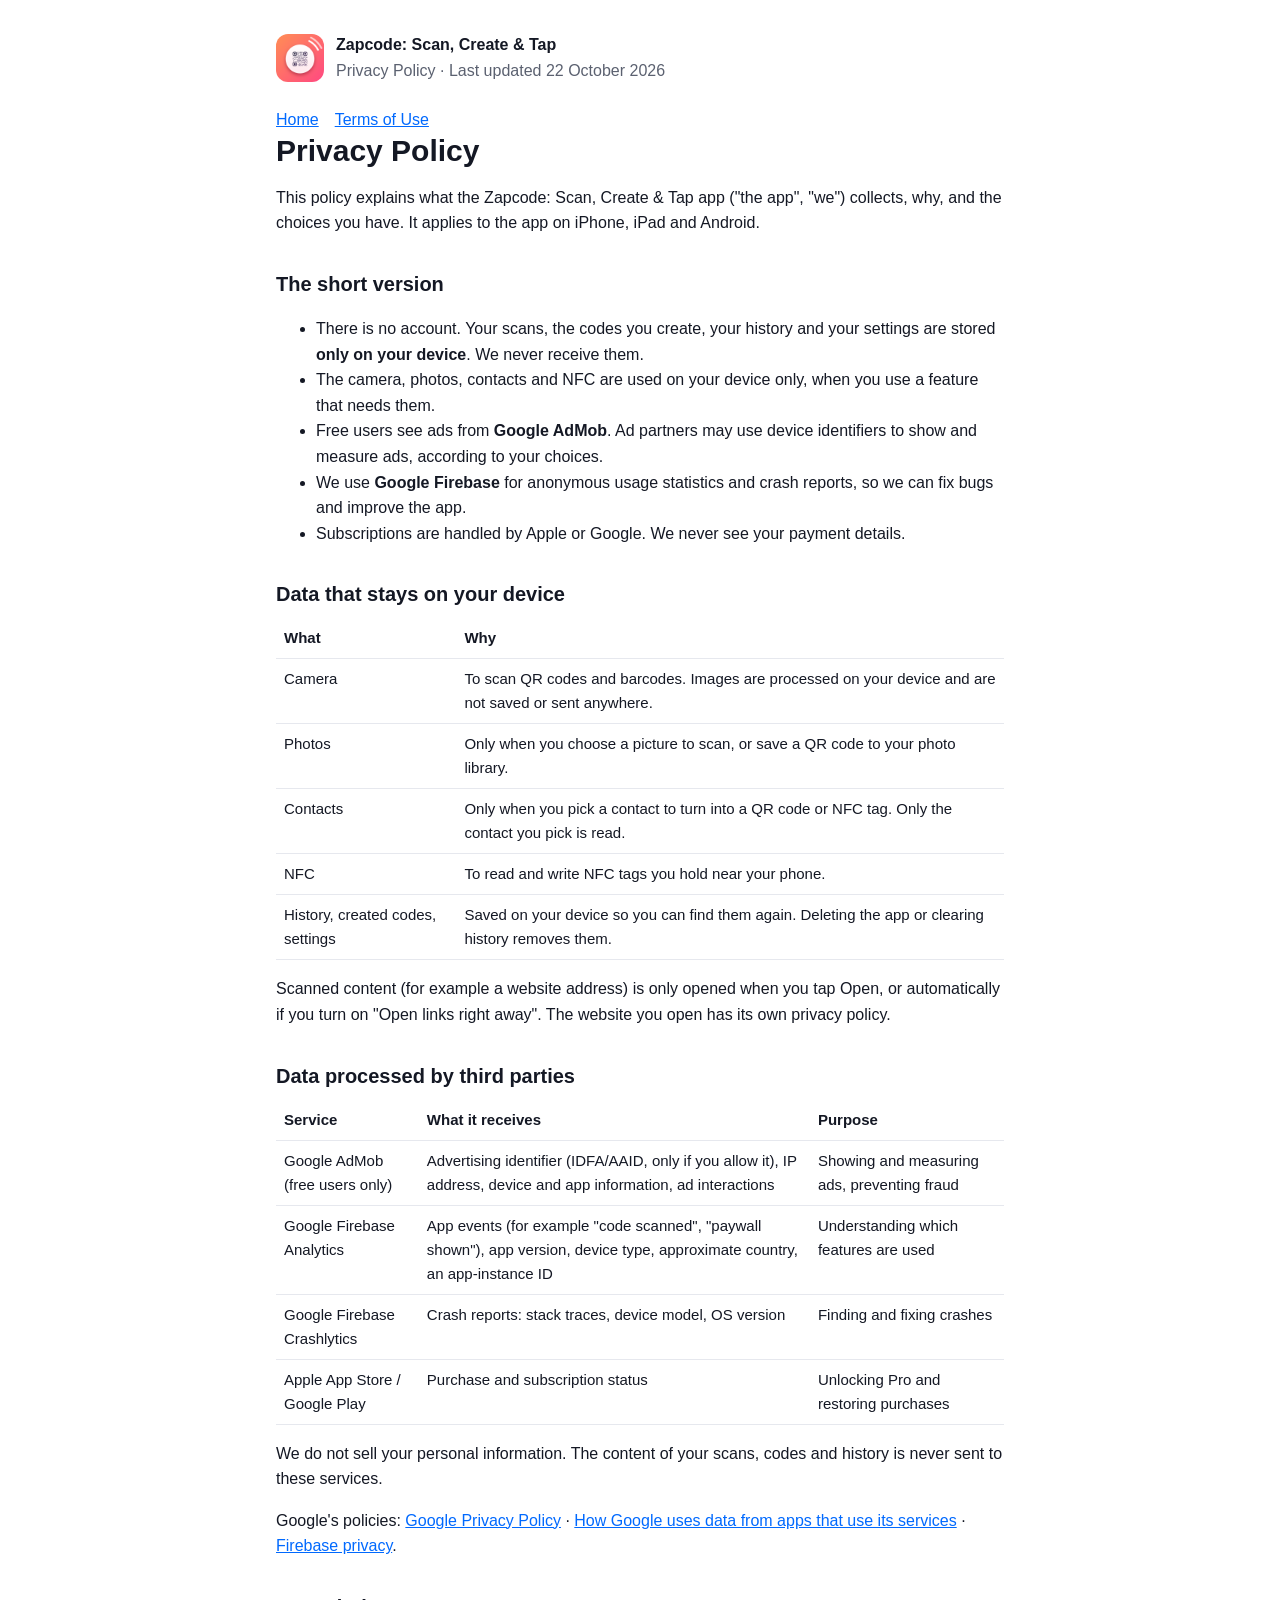
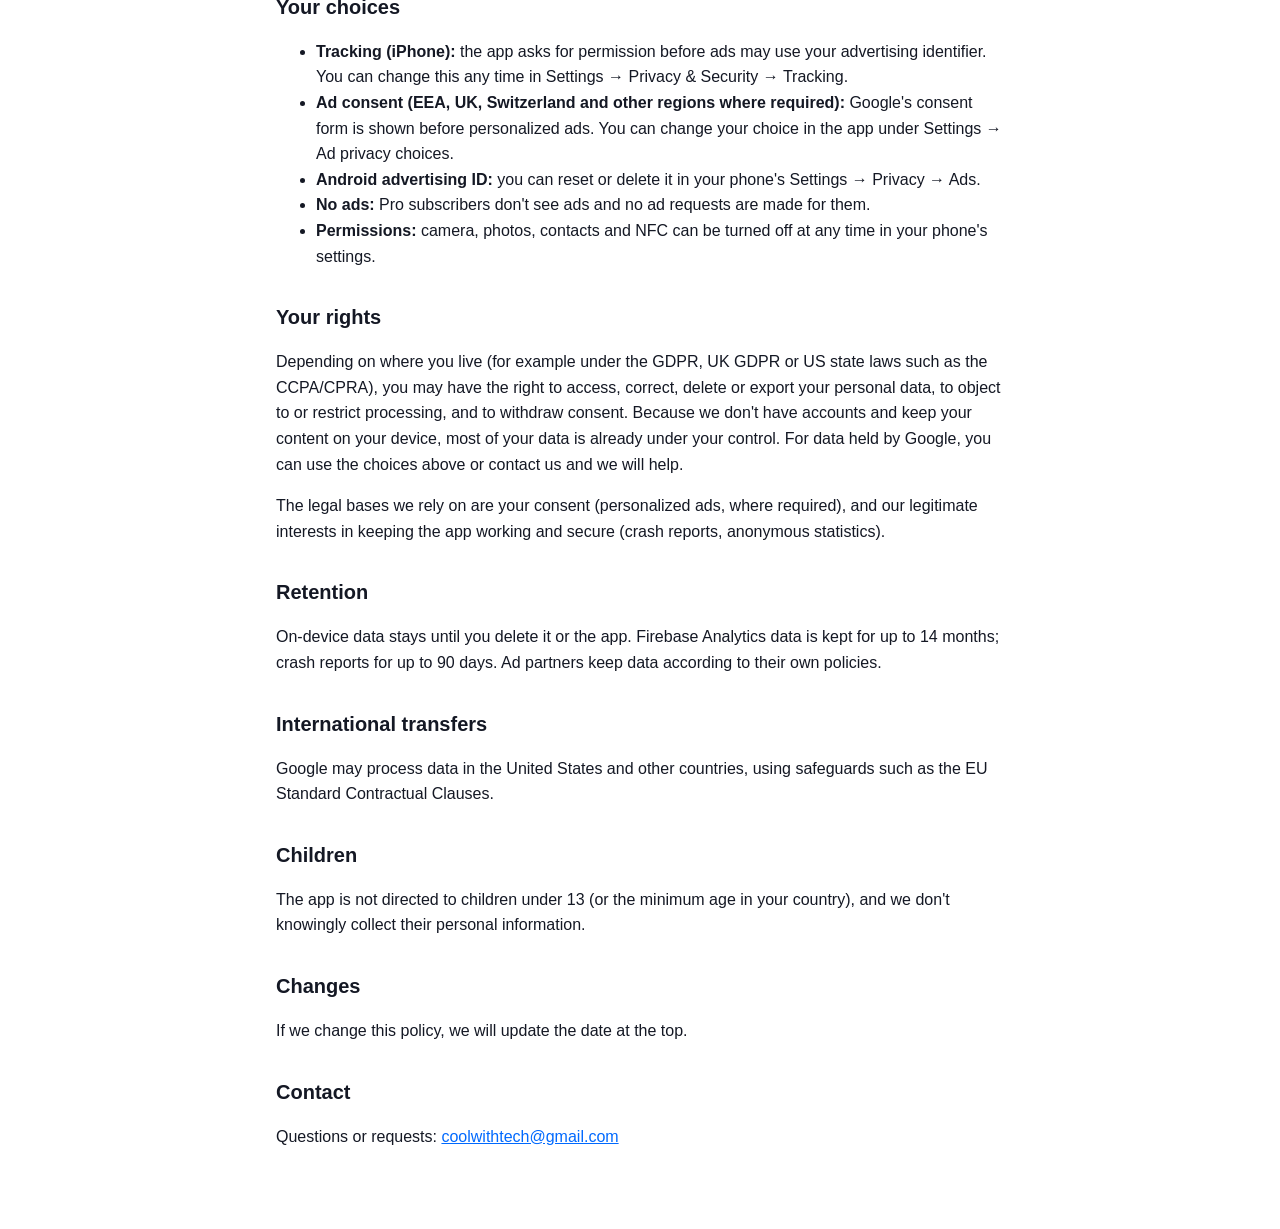
==== privacy.html @ 11b27fde "Zapcode: Scan, Create & Tap — support, privacy and terms pages" ====
<!doctype html>
<html lang="en">
<head>
<meta charset="utf-8">
<meta name="viewport" content="width=device-width, initial-scale=1">
<title>Privacy Policy · Zapcode: Scan, Create &amp; Tap</title>
<link rel="stylesheet" href="style.css">
</head>
<body>
<main>
<header><img src="icon.png" alt=""><div><strong>Zapcode: Scan, Create &amp; Tap</strong><br><span class="muted">Privacy Policy · Last updated 22 October 2026</span></div></header>
<nav><a href="index.html">Home</a><a href="terms.html">Terms of Use</a></nav>

<h1>Privacy Policy</h1>
<p>This policy explains what the Zapcode: Scan, Create &amp; Tap app ("the app", "we") collects, why, and the choices you have. It applies to the app on iPhone, iPad and Android.</p>

<h2>The short version</h2>
<ul>
<li>There is no account. Your scans, the codes you create, your history and your settings are stored <strong>only on your device</strong>. We never receive them.</li>
<li>The camera, photos, contacts and NFC are used on your device only, when you use a feature that needs them.</li>
<li>Free users see ads from <strong>Google AdMob</strong>. Ad partners may use device identifiers to show and measure ads, according to your choices.</li>
<li>We use <strong>Google Firebase</strong> for anonymous usage statistics and crash reports, so we can fix bugs and improve the app.</li>
<li>Subscriptions are handled by Apple or Google. We never see your payment details.</li>
</ul>

<h2>Data that stays on your device</h2>
<table>
<tr><th>What</th><th>Why</th></tr>
<tr><td>Camera</td><td>To scan QR codes and barcodes. Images are processed on your device and are not saved or sent anywhere.</td></tr>
<tr><td>Photos</td><td>Only when you choose a picture to scan, or save a QR code to your photo library.</td></tr>
<tr><td>Contacts</td><td>Only when you pick a contact to turn into a QR code or NFC tag. Only the contact you pick is read.</td></tr>
<tr><td>NFC</td><td>To read and write NFC tags you hold near your phone.</td></tr>
<tr><td>History, created codes, settings</td><td>Saved on your device so you can find them again. Deleting the app or clearing history removes them.</td></tr>
</table>
<p>Scanned content (for example a website address) is only opened when you tap Open, or automatically if you turn on "Open links right away". The website you open has its own privacy policy.</p>

<h2>Data processed by third parties</h2>
<table>
<tr><th>Service</th><th>What it receives</th><th>Purpose</th></tr>
<tr><td>Google AdMob (free users only)</td><td>Advertising identifier (IDFA/AAID, only if you allow it), IP address, device and app information, ad interactions</td><td>Showing and measuring ads, preventing fraud</td></tr>
<tr><td>Google Firebase Analytics</td><td>App events (for example "code scanned", "paywall shown"), app version, device type, approximate country, an app-instance ID</td><td>Understanding which features are used</td></tr>
<tr><td>Google Firebase Crashlytics</td><td>Crash reports: stack traces, device model, OS version</td><td>Finding and fixing crashes</td></tr>
<tr><td>Apple App Store / Google Play</td><td>Purchase and subscription status</td><td>Unlocking Pro and restoring purchases</td></tr>
</table>
<p>We do not sell your personal information. The content of your scans, codes and history is never sent to these services.</p>
<p>Google's policies: <a href="https://policies.google.com/privacy">Google Privacy Policy</a> · <a href="https://policies.google.com/technologies/partner-sites">How Google uses data from apps that use its services</a> · <a href="https://firebase.google.com/support/privacy">Firebase privacy</a>.</p>

<h2>Your choices</h2>
<ul>
<li><strong>Tracking (iPhone):</strong> the app asks for permission before ads may use your advertising identifier. You can change this any time in Settings → Privacy &amp; Security → Tracking.</li>
<li><strong>Ad consent (EEA, UK, Switzerland and other regions where required):</strong> Google's consent form is shown before personalized ads. You can change your choice in the app under Settings → Ad privacy choices.</li>
<li><strong>Android advertising ID:</strong> you can reset or delete it in your phone's Settings → Privacy → Ads.</li>
<li><strong>No ads:</strong> Pro subscribers don't see ads and no ad requests are made for them.</li>
<li><strong>Permissions:</strong> camera, photos, contacts and NFC can be turned off at any time in your phone's settings.</li>
</ul>

<h2>Your rights</h2>
<p>Depending on where you live (for example under the GDPR, UK GDPR or US state laws such as the CCPA/CPRA), you may have the right to access, correct, delete or export your personal data, to object to or restrict processing, and to withdraw consent. Because we don't have accounts and keep your content on your device, most of your data is already under your control. For data held by Google, you can use the choices above or contact us and we will help.</p>
<p>The legal bases we rely on are your consent (personalized ads, where required), and our legitimate interests in keeping the app working and secure (crash reports, anonymous statistics).</p>

<h2>Retention</h2>
<p>On-device data stays until you delete it or the app. Firebase Analytics data is kept for up to 14 months; crash reports for up to 90 days. Ad partners keep data according to their own policies.</p>

<h2>International transfers</h2>
<p>Google may process data in the United States and other countries, using safeguards such as the EU Standard Contractual Clauses.</p>

<h2>Children</h2>
<p>The app is not directed to children under 13 (or the minimum age in your country), and we don't knowingly collect their personal information.</p>

<h2>Changes</h2>
<p>If we change this policy, we will update the date at the top.</p>

<h2>Contact</h2>
<p>Questions or requests: <a href="mailto:coolwithtech@gmail.com">coolwithtech@gmail.com</a></p>
</main>
</body>
</html>
---- style.css ----
:root{--bg:#fff;--fg:#141824;--muted:#5b6170;--accent:#0069FE;--line:#e6e8ee}
@media (prefers-color-scheme:dark){:root{--bg:#0d1017;--fg:#eceef3;--muted:#a3a9b8;--accent:#4d93ff;--line:#262b36}}
*{box-sizing:border-box}body{margin:0;background:var(--bg);color:var(--fg);font:16px/1.6 -apple-system,BlinkMacSystemFont,"Segoe UI",Roboto,sans-serif}
main{max-width:760px;margin:0 auto;padding:32px 16px 64px}h1{font-size:30px;line-height:1.2;margin:0 0 4px}h2{font-size:20px;margin:32px 0 8px}
p,li{color:var(--fg)}.muted{color:var(--muted)}a{color:var(--accent)}table{width:100%;border-collapse:collapse;font-size:15px}
th,td{text-align:left;vertical-align:top;padding:8px;border-bottom:1px solid var(--line)}header{display:flex;gap:12px;align-items:center;margin-bottom:24px}
header img{width:48px;height:48px;border-radius:12px}nav a{margin-right:16px}
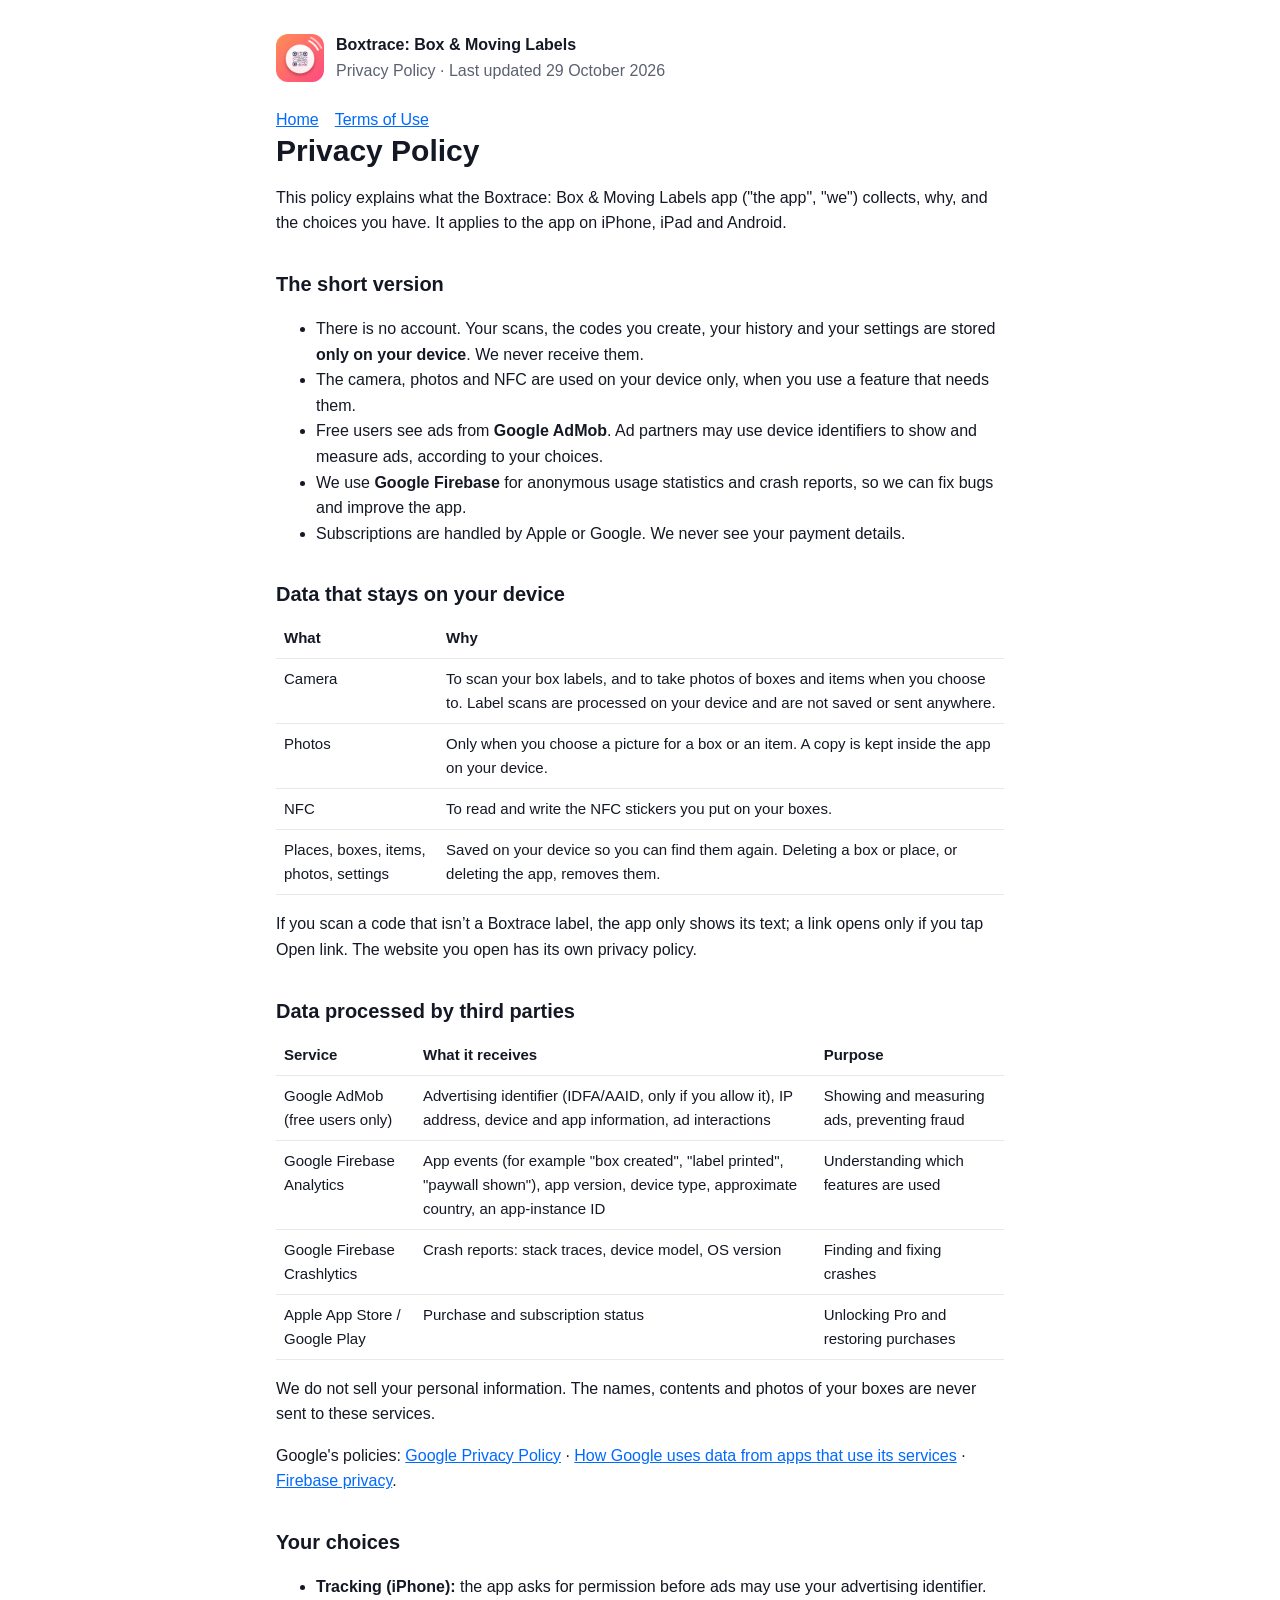
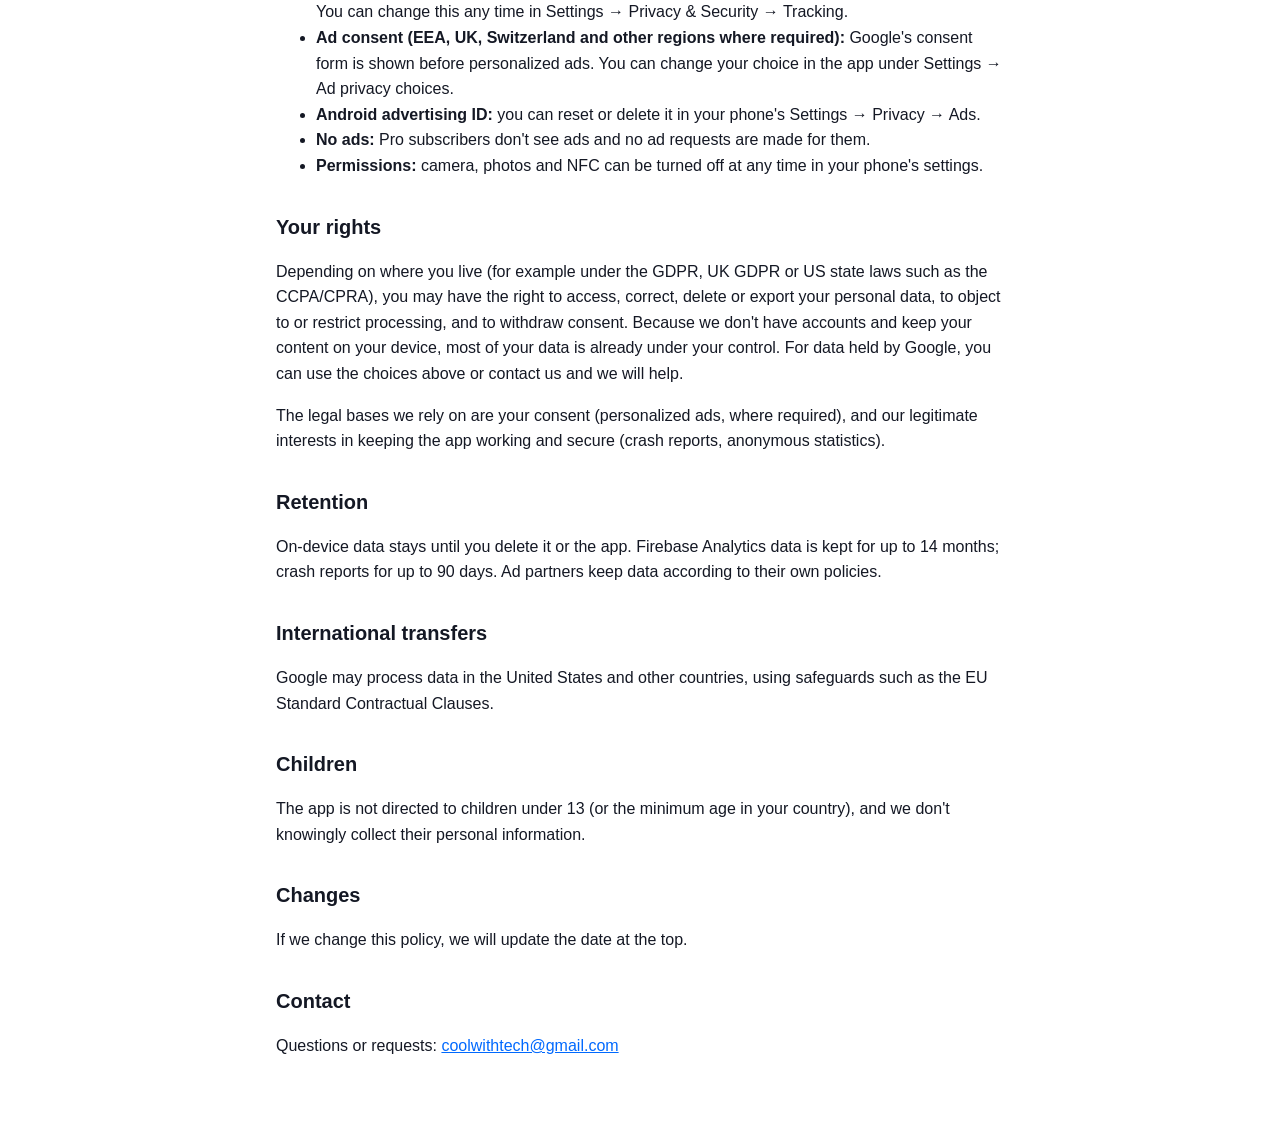
==== commit 80d6112f: "Boxtrace: Box & Moving Labels — updated support, privacy and terms" ====
--- a/privacy.html
+++ b/privacy.html
@@ -3,21 +3,21 @@
 <head>
 <meta charset="utf-8">
 <meta name="viewport" content="width=device-width, initial-scale=1">
-<title>Privacy Policy · Zapcode: Scan, Create &amp; Tap</title>
+<title>Privacy Policy · Boxtrace: Box &amp; Moving Labels</title>
 <link rel="stylesheet" href="style.css">
 </head>
 <body>
 <main>
-<header><img src="icon.png" alt=""><div><strong>Zapcode: Scan, Create &amp; Tap</strong><br><span class="muted">Privacy Policy · Last updated 22 October 2026</span></div></header>
+<header><img src="icon.png" alt=""><div><strong>Boxtrace: Box &amp; Moving Labels</strong><br><span class="muted">Privacy Policy · Last updated 29 October 2026</span></div></header>
 <nav><a href="index.html">Home</a><a href="terms.html">Terms of Use</a></nav>
 
 <h1>Privacy Policy</h1>
-<p>This policy explains what the Zapcode: Scan, Create &amp; Tap app ("the app", "we") collects, why, and the choices you have. It applies to the app on iPhone, iPad and Android.</p>
+<p>This policy explains what the Boxtrace: Box &amp; Moving Labels app ("the app", "we") collects, why, and the choices you have. It applies to the app on iPhone, iPad and Android.</p>
 
 <h2>The short version</h2>
 <ul>
 <li>There is no account. Your scans, the codes you create, your history and your settings are stored <strong>only on your device</strong>. We never receive them.</li>
-<li>The camera, photos, contacts and NFC are used on your device only, when you use a feature that needs them.</li>
+<li>The camera, photos and NFC are used on your device only, when you use a feature that needs them.</li>
 <li>Free users see ads from <strong>Google AdMob</strong>. Ad partners may use device identifiers to show and measure ads, according to your choices.</li>
 <li>We use <strong>Google Firebase</strong> for anonymous usage statistics and crash reports, so we can fix bugs and improve the app.</li>
 <li>Subscriptions are handled by Apple or Google. We never see your payment details.</li>
@@ -26,23 +26,22 @@
 <h2>Data that stays on your device</h2>
 <table>
 <tr><th>What</th><th>Why</th></tr>
-<tr><td>Camera</td><td>To scan QR codes and barcodes. Images are processed on your device and are not saved or sent anywhere.</td></tr>
-<tr><td>Photos</td><td>Only when you choose a picture to scan, or save a QR code to your photo library.</td></tr>
-<tr><td>Contacts</td><td>Only when you pick a contact to turn into a QR code or NFC tag. Only the contact you pick is read.</td></tr>
-<tr><td>NFC</td><td>To read and write NFC tags you hold near your phone.</td></tr>
-<tr><td>History, created codes, settings</td><td>Saved on your device so you can find them again. Deleting the app or clearing history removes them.</td></tr>
+<tr><td>Camera</td><td>To scan your box labels, and to take photos of boxes and items when you choose to. Label scans are processed on your device and are not saved or sent anywhere.</td></tr>
+<tr><td>Photos</td><td>Only when you choose a picture for a box or an item. A copy is kept inside the app on your device.</td></tr>
+<tr><td>NFC</td><td>To read and write the NFC stickers you put on your boxes.</td></tr>
+<tr><td>Places, boxes, items, photos, settings</td><td>Saved on your device so you can find them again. Deleting a box or place, or deleting the app, removes them.</td></tr>
 </table>
-<p>Scanned content (for example a website address) is only opened when you tap Open, or automatically if you turn on "Open links right away". The website you open has its own privacy policy.</p>
+<p>If you scan a code that isn’t a Boxtrace label, the app only shows its text; a link opens only if you tap Open link. The website you open has its own privacy policy.</p>
 
 <h2>Data processed by third parties</h2>
 <table>
 <tr><th>Service</th><th>What it receives</th><th>Purpose</th></tr>
 <tr><td>Google AdMob (free users only)</td><td>Advertising identifier (IDFA/AAID, only if you allow it), IP address, device and app information, ad interactions</td><td>Showing and measuring ads, preventing fraud</td></tr>
-<tr><td>Google Firebase Analytics</td><td>App events (for example "code scanned", "paywall shown"), app version, device type, approximate country, an app-instance ID</td><td>Understanding which features are used</td></tr>
+<tr><td>Google Firebase Analytics</td><td>App events (for example "box created", "label printed", "paywall shown"), app version, device type, approximate country, an app-instance ID</td><td>Understanding which features are used</td></tr>
 <tr><td>Google Firebase Crashlytics</td><td>Crash reports: stack traces, device model, OS version</td><td>Finding and fixing crashes</td></tr>
 <tr><td>Apple App Store / Google Play</td><td>Purchase and subscription status</td><td>Unlocking Pro and restoring purchases</td></tr>
 </table>
-<p>We do not sell your personal information. The content of your scans, codes and history is never sent to these services.</p>
+<p>We do not sell your personal information. The names, contents and photos of your boxes are never sent to these services.</p>
 <p>Google's policies: <a href="https://policies.google.com/privacy">Google Privacy Policy</a> · <a href="https://policies.google.com/technologies/partner-sites">How Google uses data from apps that use its services</a> · <a href="https://firebase.google.com/support/privacy">Firebase privacy</a>.</p>
 
 <h2>Your choices</h2>
@@ -51,7 +50,7 @@
 <li><strong>Ad consent (EEA, UK, Switzerland and other regions where required):</strong> Google's consent form is shown before personalized ads. You can change your choice in the app under Settings → Ad privacy choices.</li>
 <li><strong>Android advertising ID:</strong> you can reset or delete it in your phone's Settings → Privacy → Ads.</li>
 <li><strong>No ads:</strong> Pro subscribers don't see ads and no ad requests are made for them.</li>
-<li><strong>Permissions:</strong> camera, photos, contacts and NFC can be turned off at any time in your phone's settings.</li>
+<li><strong>Permissions:</strong> camera, photos and NFC can be turned off at any time in your phone's settings.</li>
 </ul>
 
 <h2>Your rights</h2>
